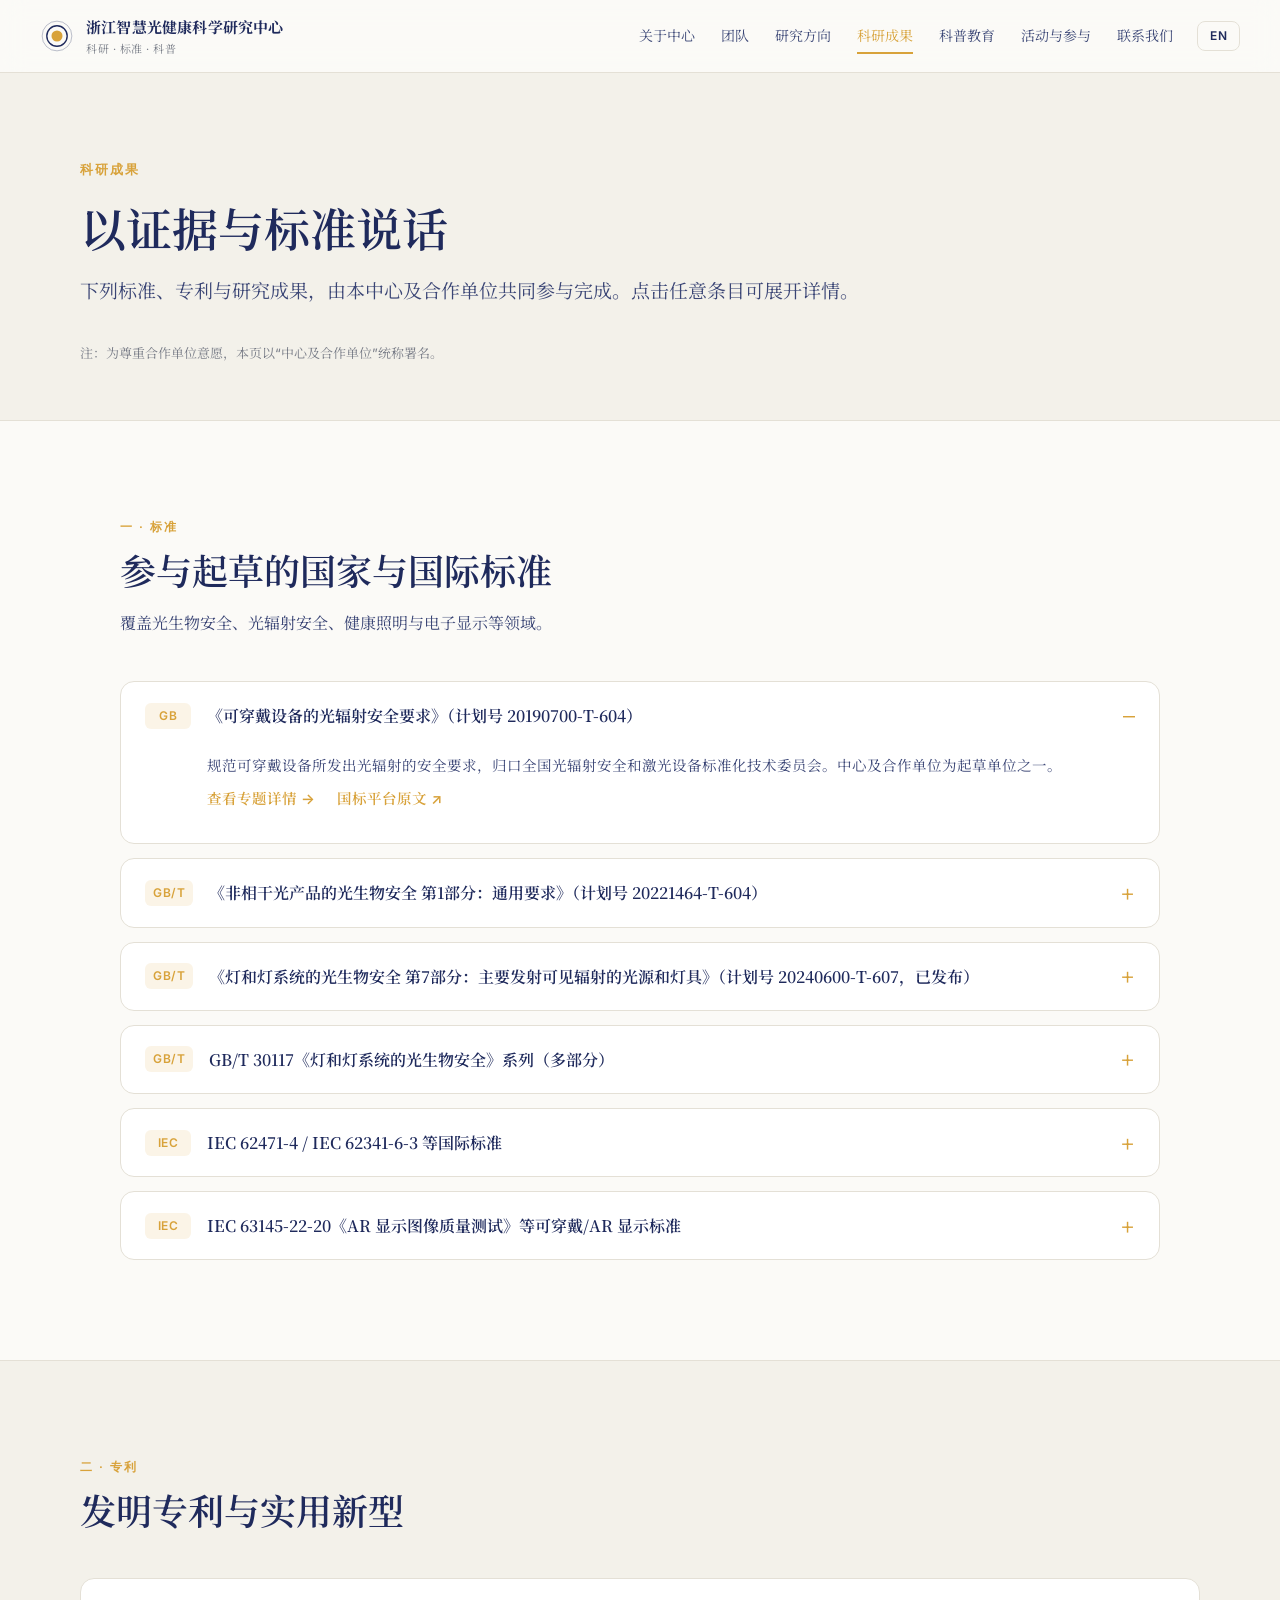
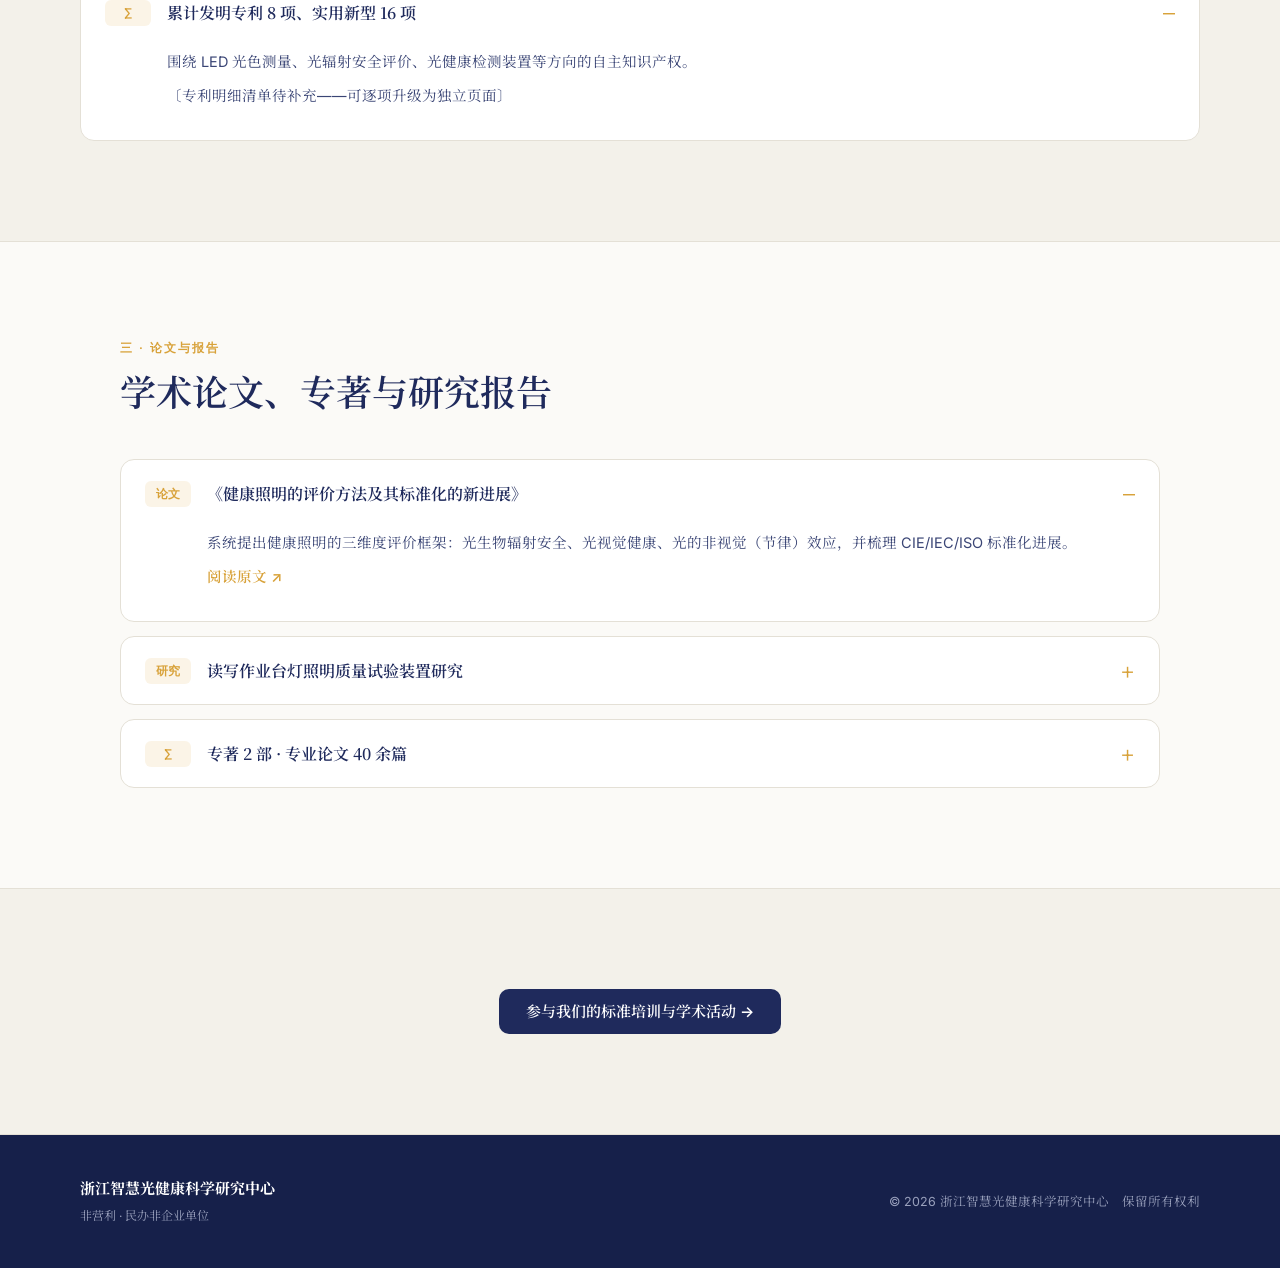
==== chengguo.html @ 1a123899 "Initial commit: bilingual static site for Zhejiang Research Center for Smart Light and Health Multi-" ====
<!DOCTYPE html>
<html lang="zh">
<head>
<meta charset="UTF-8">
<meta name="viewport" content="width=device-width, initial-scale=1.0">
<title data-zh="科研成果 · 浙江智慧光健康科学研究中心" data-en="Research Output · Zhejiang Research Center for Smart Light and Health">科研成果 · 浙江智慧光健康科学研究中心</title>
<meta name="description" data-zh="中心及合作单位参与的标准、专利、论文与研究报告。" data-en="Standards, patents, papers and reports the Center and its partners contribute to.">
<link rel="preconnect" href="https://fonts.googleapis.com">
<link rel="preconnect" href="https://fonts.gstatic.com" crossorigin>
<link href="https://fonts.googleapis.com/css2?family=Inter:wght@400;500;600;700&family=Noto+Serif+SC:wght@500;600&display=swap" rel="stylesheet">
<link rel="stylesheet" href="css/styles.css">
<link rel="icon" href="data:image/svg+xml,%3Csvg xmlns='http://www.w3.org/2000/svg' viewBox='0 0 32 32'%3E%3Ccircle cx='16' cy='16' r='6' fill='%23d8a23a'/%3E%3Ccircle cx='16' cy='16' r='11' fill='none' stroke='%231f2a5c' stroke-width='1.5'/%3E%3Ccircle cx='16' cy='16' r='15' fill='none' stroke='%231f2a5c' stroke-width='1' opacity='0.4'/%3E%3C/svg%3E">
</head>
<body>

<header class="nav" id="top">
  <a class="brand" href="index.html">
    <span class="brand-mark" aria-hidden="true">
      <svg viewBox="0 0 40 40" width="34" height="34">
        <circle cx="20" cy="20" r="6.5" fill="var(--gold)"/>
        <circle cx="20" cy="20" r="12" fill="none" stroke="var(--ink)" stroke-width="1.6"/>
        <circle cx="20" cy="20" r="17.5" fill="none" stroke="var(--ink)" stroke-width="1" opacity="0.35"/>
      </svg>
    </span>
    <span class="brand-text">
      <strong data-zh="浙江智慧光健康科学研究中心" data-en="Smart Light &amp; Health">浙江智慧光健康科学研究中心</strong>
      <small data-zh="科研 · 标准 · 科普" data-en="Zhejiang Research Center for Smart Light and Health">科研 · 标准 · 科普</small>
    </span>
  </a>
  <nav class="nav-links" id="navLinks">
    <a href="index.html#about" data-zh="关于中心" data-en="About">关于中心</a>
    <a href="index.html#leadership" data-zh="团队" data-en="Team">团队</a>
    <a href="index.html#research" data-zh="研究方向" data-en="Research">研究方向</a>
    <a href="chengguo.html" class="active" data-zh="科研成果" data-en="Output">科研成果</a>
    <a href="index.html#knowledge" data-zh="科普教育" data-en="Knowledge">科普教育</a>
    <a href="index.html#engage" data-zh="活动与参与" data-en="Engage">活动与参与</a>
    <a href="index.html#contact" data-zh="联系我们" data-en="Contact">联系我们</a>
  </nav>
  <div class="nav-actions">
    <button id="langToggle" class="lang-btn" aria-label="Switch language">EN</button>
    <button id="menuToggle" class="menu-btn" aria-label="Menu"><span></span><span></span><span></span></button>
  </div>
</header>

<section class="subhero">
  <div class="subhero-inner">
    <p class="eyebrow" data-zh="科研成果" data-en="Research Output">科研成果</p>
    <h1 data-zh="以证据与标准说话" data-en="Speaking through evidence and standards">以证据与标准说话</h1>
    <p class="hero-sub" data-zh="下列标准、专利与研究成果，由本中心及合作单位共同参与完成。点击任意条目可展开详情。" data-en="The standards, patents and research below are produced by the Center together with its partner institutions. Click any item to expand.">下列标准、专利与研究成果，由本中心及合作单位共同参与完成。点击任意条目可展开详情。</p>
    <p class="muted" style="font-size:13px" data-zh="注：为尊重合作单位意愿，本页以“中心及合作单位”统称署名。" data-en="Note: out of respect for partner institutions, contributions here are credited collectively to “the Center and its partners.”">注：为尊重合作单位意愿，本页以“中心及合作单位”统称署名。</p>
  </div>
</section>

<!-- 标准 -->
<section class="block">
  <div class="block-head">
    <p class="kicker" data-zh="一 · 标准" data-en="I · Standards">一 · 标准</p>
    <h2 data-zh="参与起草的国家与国际标准" data-en="National &amp; international standards we help draft">参与起草的国家与国际标准</h2>
    <p class="block-intro" data-zh="覆盖光生物安全、光辐射安全、健康照明与电子显示等领域。" data-en="Spanning photobiological safety, optical radiation safety, healthy lighting and electronic displays.">覆盖光生物安全、光辐射安全、健康照明与电子显示等领域。</p>
  </div>

  <div class="acc">
    <details class="acc-item" open>
      <summary><span class="acc-no">GB</span><span class="acc-t" data-zh="《可穿戴设备的光辐射安全要求》（计划号 20190700-T-604）" data-en="Optical radiation safety requirements of wearable devices (plan 20190700-T-604)">《可穿戴设备的光辐射安全要求》（计划号 20190700-T-604）</span></summary>
      <div class="acc-body">
        <p data-zh="规范可穿戴设备所发出光辐射的安全要求，归口全国光辐射安全和激光设备标准化技术委员会。中心及合作单位为起草单位之一。" data-en="Specifies optical radiation safety requirements for wearable devices; administered by the national TC for optical radiation safety and laser equipment. The Center and its partners are among the drafting units.">规范可穿戴设备所发出光辐射的安全要求，归口全国光辐射安全和激光设备标准化技术委员会。中心及合作单位为起草单位之一。</p>
        <p class="acc-links">
          <a href="standard-wearable.html" data-zh="查看专题详情 →" data-en="View detail page →">查看专题详情 →</a>
          <a href="https://std.samr.gov.cn/gb/search/gbDetailed?id=E116673EACD8A3B7E05397BE0A0AC6BF" target="_blank" rel="noopener" data-zh="国标平台原文 ↗" data-en="On the national platform ↗">国标平台原文 ↗</a>
        </p>
      </div>
    </details>

    <details class="acc-item">
      <summary><span class="acc-no">GB/T</span><span class="acc-t" data-zh="《非相干光产品的光生物安全 第1部分：通用要求》（计划号 20221464-T-604）" data-en="Photobiological safety of incoherent light products — Part 1: General requirements (plan 20221464-T-604)">《非相干光产品的光生物安全 第1部分：通用要求》（计划号 20221464-T-604）</span></summary>
      <div class="acc-body">
        <p data-zh="规定非相干光产品光生物安全的通用要求，归口全国光辐射安全和激光设备标准化技术委员会。" data-en="General requirements for the photobiological safety of incoherent light products; administered by the national TC for optical radiation safety and laser equipment.">规定非相干光产品光生物安全的通用要求，归口全国光辐射安全和激光设备标准化技术委员会。</p>
        <p class="acc-links"><a href="https://std.samr.gov.cn/gb/search/gbDetailed?id=C43BECB21E80ABBCE05397BE0A0A7714" target="_blank" rel="noopener" data-zh="国标平台原文 ↗" data-en="On the national platform ↗">国标平台原文 ↗</a></p>
      </div>
    </details>

    <details class="acc-item">
      <summary><span class="acc-no">GB/T</span><span class="acc-t" data-zh="《灯和灯系统的光生物安全 第7部分：主要发射可见辐射的光源和灯具》（计划号 20240600-T-607，已发布）" data-en="Photobiological safety of lamps and lamp systems — Part 7 (plan 20240600-T-607, published)">《灯和灯系统的光生物安全 第7部分：主要发射可见辐射的光源和灯具》（计划号 20240600-T-607，已发布）</span></summary>
      <div class="acc-body">
        <p data-zh="针对主要发射可见辐射的光源和灯具的光生物安全要求，归口全国照明电器标准化技术委员会。" data-en="Photobiological safety requirements for light sources and luminaires primarily emitting visible radiation; administered by the national lighting appliance TC.">针对主要发射可见辐射的光源和灯具的光生物安全要求，归口全国照明电器标准化技术委员会。</p>
        <p class="acc-links"><a href="https://std.samr.gov.cn/gb/search/gbDetailed?id=14CAA7F49BB05CA3E06397BE0A0A2E68" target="_blank" rel="noopener" data-zh="国标平台原文 ↗" data-en="On the national platform ↗">国标平台原文 ↗</a></p>
      </div>
    </details>

    <details class="acc-item">
      <summary><span class="acc-no">GB/T</span><span class="acc-t" data-zh="GB/T 30117《灯和灯系统的光生物安全》系列（多部分）" data-en="GB/T 30117 “Photobiological safety of lamps and lamp systems” series">GB/T 30117《灯和灯系统的光生物安全》系列（多部分）</span></summary>
      <div class="acc-body">
        <p data-zh="国内光生物安全的核心标准系列，涵盖紫外产品、投影机、测量方法、强脉冲光设备安全使用等多个部分。" data-en="A core domestic series on photobiological safety, covering UV products, projectors, measurement methods, safe use of intense pulsed light devices and more.">国内光生物安全的核心标准系列，涵盖紫外产品、投影机、测量方法、强脉冲光设备安全使用等多个部分。</p>
      </div>
    </details>

    <details class="acc-item">
      <summary><span class="acc-no">IEC</span><span class="acc-t" data-zh="IEC 62471-4 / IEC 62341-6-3 等国际标准" data-en="IEC 62471-4 / IEC 62341-6-3 and other international standards">IEC 62471-4 / IEC 62341-6-3 等国际标准</span></summary>
      <div class="acc-body">
        <p data-zh="参与光生物安全测量方法（IEC 62471-4）、OLED 显示器光学测量（IEC 62341-6-3）等国际标准的制定。" data-en="Contributions to international standards including photobiological safety measurement methods (IEC 62471-4) and OLED display optical measurement (IEC 62341-6-3).">参与光生物安全测量方法（IEC 62471-4）、OLED 显示器光学测量（IEC 62341-6-3）等国际标准的制定。</p>
      </div>
    </details>

    <details class="acc-item">
      <summary><span class="acc-no">IEC</span><span class="acc-t" data-zh="IEC 63145-22-20《AR 显示图像质量测试》等可穿戴/AR 显示标准" data-en="IEC 63145-22-20 (AR display image-quality testing) and related wearable/AR display standards">IEC 63145-22-20《AR 显示图像质量测试》等可穿戴/AR 显示标准</span></summary>
      <div class="acc-body">
        <p data-zh="主导 AR 显示图像质量测试方法国际标准的开发，相关贡献于 2024 年获 IEC 1906 奖。" data-en="Leading development of the international standard on AR display image-quality test methods; contributions recognized with a 2024 IEC 1906 Award.">主导 AR 显示图像质量测试方法国际标准的开发，相关贡献于 2024 年获 IEC 1906 奖。</p>
      </div>
    </details>
  </div>
</section>

<!-- 专利 -->
<section class="block alt">
  <div class="block-head">
    <p class="kicker" data-zh="二 · 专利" data-en="II · Patents">二 · 专利</p>
    <h2 data-zh="发明专利与实用新型" data-en="Invention &amp; utility-model patents">发明专利与实用新型</h2>
  </div>
  <div class="acc">
    <details class="acc-item" open>
      <summary><span class="acc-no">∑</span><span class="acc-t" data-zh="累计发明专利 8 项、实用新型 16 项" data-en="8 invention patents and 16 utility-model patents in total">累计发明专利 8 项、实用新型 16 项</span></summary>
      <div class="acc-body">
        <p data-zh="围绕 LED 光色测量、光辐射安全评价、光健康检测装置等方向的自主知识产权。" data-en="Independent IP in LED photometric/colorimetric measurement, optical-radiation-safety evaluation and light-health testing apparatus.">围绕 LED 光色测量、光辐射安全评价、光健康检测装置等方向的自主知识产权。</p>
        <p class="muted" data-zh="〔专利明细清单待补充——可逐项升级为独立页面〕" data-en="〔Detailed patent list to be added — each can become its own page〕">〔专利明细清单待补充——可逐项升级为独立页面〕</p>
      </div>
    </details>
  </div>
</section>

<!-- 论文与报告 -->
<section class="block">
  <div class="block-head">
    <p class="kicker" data-zh="三 · 论文与报告" data-en="III · Papers &amp; Reports">三 · 论文与报告</p>
    <h2 data-zh="学术论文、专著与研究报告" data-en="Papers, books and research reports">学术论文、专著与研究报告</h2>
  </div>
  <div class="acc">
    <details class="acc-item" open>
      <summary><span class="acc-no">论文</span><span class="acc-t" data-zh="《健康照明的评价方法及其标准化的新进展》" data-en="“New progress in evaluation methods and standardization of healthy lighting”">《健康照明的评价方法及其标准化的新进展》</span></summary>
      <div class="acc-body">
        <p data-zh="系统提出健康照明的三维度评价框架：光生物辐射安全、光视觉健康、光的非视觉（节律）效应，并梳理 CIE/IEC/ISO 标准化进展。" data-en="Sets out a three-dimension framework for evaluating healthy lighting — photobiological radiation safety, visual health and the non-visual (circadian) effects of light — and reviews CIE/IEC/ISO standardization.">系统提出健康照明的三维度评价框架：光生物辐射安全、光视觉健康、光的非视觉（节律）效应，并梳理 CIE/IEC/ISO 标准化进展。</p>
        <p class="acc-links"><a href="https://m.fx361.com/news/2018/0106/15100708.html" target="_blank" rel="noopener" data-zh="阅读原文 ↗" data-en="Read the original ↗">阅读原文 ↗</a></p>
      </div>
    </details>
    <details class="acc-item">
      <summary><span class="acc-no">研究</span><span class="acc-t" data-zh="读写作业台灯照明质量试验装置研究" data-en="Research on a test apparatus for reading/writing desk-lamp lighting quality">读写作业台灯照明质量试验装置研究</span></summary>
      <div class="acc-body">
        <p data-zh="面向读写作业台灯的照明质量评价方法与试验装置研究，服务青少年读写光环境与近视防控。" data-en="Evaluation methods and test apparatus for the lighting quality of reading/writing desk lamps, supporting children's reading environments and myopia prevention.">面向读写作业台灯的照明质量评价方法与试验装置研究，服务青少年读写光环境与近视防控。</p>
      </div>
    </details>
    <details class="acc-item">
      <summary><span class="acc-no">∑</span><span class="acc-t" data-zh="专著 2 部 · 专业论文 40 余篇" data-en="2 books · 40+ professional papers">专著 2 部 · 专业论文 40 余篇</span></summary>
      <div class="acc-body">
        <p class="muted" data-zh="〔论文与专著明细清单待补充〕" data-en="〔Detailed list of papers and books to be added〕">〔论文与专著明细清单待补充〕</p>
      </div>
    </details>
  </div>
</section>

<section class="block alt" style="text-align:center">
  <a class="btn btn-primary" href="index.html#engage" data-zh="参与我们的标准培训与学术活动 →" data-en="Join our training and academic events →">参与我们的标准培训与学术活动 →</a>
</section>

<footer class="footer">
  <div class="footer-inner">
    <div class="footer-brand">
      <strong data-zh="浙江智慧光健康科学研究中心" data-en="Zhejiang Research Center for Smart Light and Health">浙江智慧光健康科学研究中心</strong>
      <small data-zh="非营利 · 民办非企业单位" data-en="Non-profit research institution">非营利 · 民办非企业单位</small>
    </div>
    <p class="footer-copy">© <span id="year"></span> <span data-zh="浙江智慧光健康科学研究中心　保留所有权利" data-en="Zhejiang Research Center for Smart Light and Health. All rights reserved.">浙江智慧光健康科学研究中心　保留所有权利</span></p>
  </div>
</footer>

<script src="js/main.js"></script>
</body>
</html>
---- css/styles.css ----
/* ===== 设计令牌 ===== */
:root{
  --ink:#1f2a5c;          /* 科研深靛蓝 */
  --ink-soft:#3a4575;
  --gold:#d8a23a;         /* 暖光金 */
  --gold-soft:#e9c884;
  --paper:#fbfaf7;        /* 暖白底 */
  --paper-2:#f3f1ea;      /* 次级底 */
  --line:#e4e0d6;
  --text:#22252e;
  --muted:#777b86;
  --maxw:1120px;
  --r:14px;
  --shadow:0 1px 2px rgba(31,42,92,.04), 0 12px 32px rgba(31,42,92,.06);
}

*{box-sizing:border-box;margin:0;padding:0}
html{scroll-behavior:smooth;scroll-padding-top:78px}
body{
  font-family:"Inter","Noto Serif SC",system-ui,-apple-system,"PingFang SC","Microsoft YaHei",sans-serif;
  color:var(--text);background:var(--paper);line-height:1.7;
  -webkit-font-smoothing:antialiased;
}
h1,h2,h3,h4{font-family:"Noto Serif SC","Inter",serif;color:var(--ink);line-height:1.3;font-weight:600}
a{color:inherit;text-decoration:none}
img,svg{display:block}
.muted{color:var(--muted)}

/* ===== 导航 ===== */
.nav{
  position:sticky;top:0;z-index:50;
  display:flex;align-items:center;gap:24px;
  padding:14px clamp(18px,4vw,40px);
  background:rgba(251,250,247,.82);backdrop-filter:blur(12px);
  border-bottom:1px solid var(--line);
}
.brand{display:flex;align-items:center;gap:12px;margin-right:auto}
.brand-mark{display:flex}
.brand-text strong{display:block;font-size:15px;color:var(--ink);font-family:"Noto Serif SC",serif;letter-spacing:.2px}
.brand-text small{display:block;font-size:11px;color:var(--muted);letter-spacing:.5px}
.nav-links{display:flex;gap:26px}
.nav-links a{font-size:14px;color:var(--ink-soft);position:relative;padding:4px 0;transition:color .2s}
.nav-links a:hover{color:var(--gold)}
.nav-links a::after{content:"";position:absolute;left:0;bottom:-2px;width:0;height:1.5px;background:var(--gold);transition:width .25s}
.nav-links a:hover::after{width:100%}
.nav-actions{display:flex;align-items:center;gap:12px}
.lang-btn{
  border:1px solid var(--line);background:transparent;color:var(--ink);
  font:600 12px/1 "Inter";letter-spacing:.5px;padding:8px 12px;border-radius:8px;cursor:pointer;transition:.2s;
}
.lang-btn:hover{border-color:var(--gold);color:var(--gold)}
.menu-btn{display:none;flex-direction:column;gap:4px;background:none;border:none;cursor:pointer;padding:6px}
.menu-btn span{width:22px;height:2px;background:var(--ink);border-radius:2px;transition:.25s}

/* ===== 首屏 ===== */
.hero{position:relative;overflow:hidden;padding:clamp(70px,12vw,130px) clamp(18px,4vw,40px) clamp(50px,8vw,90px)}
.hero-glow{
  position:absolute;top:-30%;right:-10%;width:60vw;height:60vw;max-width:760px;max-height:760px;
  background:radial-gradient(circle, rgba(216,162,58,.20) 0%, rgba(216,162,58,.06) 40%, transparent 68%);
  border-radius:50%;pointer-events:none;
}
.hero-glow::after{
  content:"";position:absolute;inset:18%;border-radius:50%;
  border:1px solid rgba(31,42,92,.10);box-shadow:0 0 0 40px rgba(31,42,92,.04), 0 0 0 90px rgba(31,42,92,.025);
}
.hero-inner{position:relative;max-width:var(--maxw);margin:0 auto}
.eyebrow{font:600 13px/1 "Inter";letter-spacing:2px;text-transform:uppercase;color:var(--gold);margin-bottom:22px}
.hero h1{font-size:clamp(32px,5.6vw,58px);max-width:14em;margin-bottom:24px;letter-spacing:.5px}
.hero-sub{font-size:clamp(15px,1.8vw,19px);color:var(--ink-soft);max-width:42em;margin-bottom:34px}
.hero-cta{display:flex;gap:14px;flex-wrap:wrap}
.btn{display:inline-flex;align-items:center;font:600 15px/1 "Inter","Noto Serif SC";padding:14px 26px;border-radius:10px;transition:.22s;border:1px solid transparent}
.btn-primary{background:var(--ink);color:#fff}
.btn-primary:hover{background:#16204a;transform:translateY(-1px)}
.btn-ghost{border-color:var(--ink);color:var(--ink)}
.btn-ghost:hover{background:var(--ink);color:#fff}

/* ===== 三大价值 ===== */
.pillars{
  max-width:var(--maxw);margin:0 auto;padding:0 clamp(18px,4vw,40px) clamp(40px,7vw,80px);
  display:grid;grid-template-columns:repeat(3,1fr);gap:24px;
}
.pillar{padding:30px;background:#fff;border:1px solid var(--line);border-radius:var(--r);box-shadow:var(--shadow)}
.pillar-no{font:700 13px/1 "Inter";color:var(--gold);letter-spacing:1px}
.pillar h3{font-size:20px;margin:14px 0 10px}
.pillar p{font-size:14.5px;color:var(--ink-soft)}

/* ===== 通用区块 ===== */
.block{max-width:var(--maxw);margin:0 auto;padding:clamp(54px,9vw,100px) clamp(18px,4vw,40px)}
.block.alt{max-width:none;background:var(--paper-2);border-block:1px solid var(--line)}
.block.alt > *{max-width:var(--maxw);margin-inline:auto}
.block-head{margin-bottom:44px;max-width:44em}
.kicker{font:600 12px/1 "Inter";letter-spacing:2px;text-transform:uppercase;color:var(--gold);margin-bottom:14px}
.block-head h2{font-size:clamp(24px,3.4vw,36px)}
.block-intro{margin-top:16px;font-size:16px;color:var(--ink-soft)}

/* 学术带头人 */
.leader{display:grid;grid-template-columns:260px 1fr;gap:48px;align-items:start}
.leader-id{text-align:center;padding:30px;background:#fff;border:1px solid var(--line);border-radius:var(--r);box-shadow:var(--shadow)}
.leader-avatar{display:inline-flex;margin-bottom:16px}
.leader-id h3{font-size:22px;margin-bottom:8px}
.leader-role{font-size:13px;color:var(--muted);line-height:1.5}
.leader-cv{list-style:none;display:flex;flex-direction:column;gap:14px}
.leader-cv li{position:relative;padding-left:24px;font-size:15px;color:var(--ink-soft);line-height:1.65}
.leader-cv li::before{content:"";position:absolute;left:0;top:11px;width:8px;height:8px;border-radius:50%;background:var(--gold)}
.team-title{margin:48px 0 22px;font-size:20px;padding-top:32px;border-top:1px solid var(--line)}
.team-grid{display:grid;grid-template-columns:repeat(2,1fr);gap:24px}
.member{padding:28px;background:#fff;border:1px solid var(--line);border-radius:var(--r);box-shadow:var(--shadow)}
.member-avatar{display:inline-flex;margin-bottom:14px}
.member h4{font-size:18px;margin-bottom:6px}
.member-role{font-size:13px;margin-bottom:10px}
.member-bio{font-size:14px;line-height:1.6}
.member-cv{list-style:none;display:flex;flex-direction:column;gap:10px;margin-top:4px}
.member-cv li{position:relative;padding-left:18px;font-size:13.5px;color:var(--ink-soft);line-height:1.6}
.member-cv li::before{content:"";position:absolute;left:0;top:9px;width:6px;height:6px;border-radius:50%;background:var(--gold)}
.pub-items{list-style:none;display:flex;flex-direction:column;gap:12px}
.pub-items li{position:relative;padding-left:18px;font-size:14px;color:var(--ink-soft);line-height:1.6}
.pub-items li::before{content:"—";position:absolute;left:0;color:var(--gold)}

/* 关于 */
.about-grid{display:grid;grid-template-columns:1.6fr 1fr;gap:48px;align-items:start}
.about-text p{font-size:16px;color:var(--ink-soft);margin-bottom:18px}
.stat-list{list-style:none;display:flex;flex-direction:column;gap:18px}
.stat-list li{display:flex;flex-direction:column;padding:18px 22px;background:#fff;border:1px solid var(--line);border-radius:var(--r);border-left:3px solid var(--gold)}
.stat-list strong{font:600 22px/1.2 "Noto Serif SC";color:var(--ink)}
.stat-list span{font-size:13px;color:var(--muted);margin-top:4px}

/* 研究方向卡片 */
.cards{display:grid;grid-template-columns:repeat(2,1fr);gap:24px}
.card{padding:32px;background:#fff;border:1px solid var(--line);border-radius:var(--r);transition:.25s;box-shadow:var(--shadow)}
.card:hover{transform:translateY(-3px);border-color:var(--gold-soft)}
.card-icon{display:inline-flex;color:var(--ink);width:46px;height:46px;margin-bottom:18px}
.card-icon svg{width:46px;height:46px}
.card h3{font-size:19px;margin-bottom:10px}
.card p{font-size:14.5px;color:var(--ink-soft)}

/* 科研成果 */
.pub-grid{display:grid;grid-template-columns:repeat(3,1fr);gap:24px}
.pub-col{padding:28px;border:1px solid var(--line);border-radius:var(--r);background:#fff}
.pub-col h4{font-size:17px;margin-bottom:10px;padding-bottom:10px;border-bottom:1px solid var(--line)}
.pub-col p{font-size:14px}

/* 科普 */
.know-list{display:grid;grid-template-columns:repeat(auto-fit,minmax(240px,1fr));gap:24px}
.know-item{display:flex;flex-direction:column;padding:26px;background:#fff;border:1px solid var(--line);border-radius:var(--r);transition:.25s}
.know-item:hover{transform:translateY(-3px);box-shadow:var(--shadow);border-color:var(--gold-soft)}
.know-tag{display:inline-block;align-self:flex-start;font:600 11px/1 "Inter";letter-spacing:.5px;color:var(--gold);background:rgba(216,162,58,.12);padding:5px 10px;border-radius:20px;margin-bottom:14px}
.know-item h4{font-size:17px;margin-bottom:10px;line-height:1.45}
.know-item p{font-size:13.5px;color:var(--ink-soft);line-height:1.65}
.know-src{margin-top:14px;font:600 12px/1.4 "Inter","Noto Serif SC";color:var(--muted)}
.know-item:hover .know-src{color:var(--gold)}

/* 趣味实验室入口 */
.funlab{display:flex;align-items:center;justify-content:space-between;gap:30px;flex-wrap:wrap;
  margin-top:28px;padding:34px clamp(24px,4vw,44px);border-radius:var(--r);
  background:linear-gradient(120deg,#16204a 0%,var(--ink) 100%);
  position:relative;overflow:hidden;transition:.25s}
.funlab::before{content:"";position:absolute;top:-40%;right:-6%;width:320px;height:320px;border-radius:50%;
  background:radial-gradient(circle,rgba(216,162,58,.30),transparent 65%);pointer-events:none}
.funlab:hover{transform:translateY(-3px)}
.funlab-text{position:relative;max-width:46em}
.funlab-text .know-tag{background:rgba(216,162,58,.2);color:var(--gold-soft)}
.funlab-text h3{color:#fff;font-size:clamp(20px,2.4vw,26px);margin-bottom:10px}
.funlab-text p{color:#cfd4e6;font-size:15px;line-height:1.65}
.funlab-cta{position:relative;flex-shrink:0;font:600 15px/1 "Inter","Noto Serif SC";
  color:var(--ink);background:var(--gold-soft);padding:15px 26px;border-radius:10px;transition:.2s}
.funlab:hover .funlab-cta{background:#fff}

/* 订阅公众号 */
.subscribe{display:flex;align-items:center;gap:30px;flex-wrap:wrap;
  margin-top:24px;padding:30px clamp(24px,4vw,40px);
  background:#fff;border:1px solid var(--line);border-radius:var(--r);box-shadow:var(--shadow)}
.subscribe-qr{flex-shrink:0;display:flex;flex-direction:column;align-items:center;justify-content:center;gap:10px;
  width:148px;height:148px;border:1.5px dashed var(--gold-soft);border-radius:12px;
  color:var(--ink);background:var(--paper)}
.subscribe-qr span{font-size:11px;color:var(--muted);letter-spacing:.5px}
.subscribe-text{flex:1;min-width:240px}
.subscribe-text h3{font-size:clamp(18px,2.2vw,22px);margin-bottom:10px}
.subscribe-text p{font-size:14.5px;color:var(--ink-soft);line-height:1.65}

/* 合作 */
.collab-grid{display:grid;grid-template-columns:repeat(3,1fr);gap:24px}
.collab-card{padding:30px;border:1px solid var(--line);border-radius:var(--r);background:#fff}
.collab-card h4{font-size:18px;margin-bottom:10px}
.collab-card p{font-size:14.5px;color:var(--ink-soft)}

/* 新闻 */
.news-list{list-style:none;display:flex;flex-direction:column}
.news-list li{display:flex;gap:24px;align-items:baseline;padding:20px 4px;border-bottom:1px solid var(--line);font-size:16px;color:var(--ink-soft);transition:.2s}
.news-list li:hover{padding-left:12px;color:var(--ink)}
.news-date{font:600 13px/1 "Inter";color:var(--gold);min-width:92px;letter-spacing:.5px}
.news-text{flex:1}
.news-link{color:inherit;transition:color .2s}
.news-link:hover{color:var(--gold)}
.news-link::after{content:"↗";margin-left:7px;font-size:13px;color:var(--gold);opacity:.8}

/* 联系 */
.contact{background:var(--ink);color:#eef0f7;border-radius:0}
.contact .kicker{color:var(--gold-soft)}
.contact h2{color:#fff}
.contact-grid{display:grid;grid-template-columns:1.2fr 1fr;gap:48px}
.contact-info p{margin-bottom:12px;font-size:15px}
.contact-info .muted{color:#aab0c8}
.contact-join{padding:28px;border:1px solid rgba(255,255,255,.16);border-radius:var(--r);background:rgba(255,255,255,.04)}
.contact-join h4{color:#fff;font-size:18px;margin-bottom:12px}
.contact-join p{font-size:14.5px;color:#cfd4e6}

/* 页脚 */
.footer{background:#16204a;color:#cfd4e6;padding:40px clamp(18px,4vw,40px)}
.footer-inner{max-width:var(--maxw);margin:0 auto;display:flex;justify-content:space-between;align-items:center;flex-wrap:wrap;gap:16px}
.footer-brand strong{display:block;color:#fff;font-family:"Noto Serif SC",serif;font-size:15px}
.footer-brand small{color:#9aa1bd;font-size:12px}
.footer-copy{font-size:12.5px;color:#9aa1bd}

/* ===== 子页头部 ===== */
.subhero{position:relative;overflow:hidden;padding:clamp(50px,8vw,90px) clamp(18px,4vw,40px) clamp(36px,5vw,56px);background:var(--paper-2);border-bottom:1px solid var(--line)}
.subhero-inner{max-width:var(--maxw);margin:0 auto}
.subhero h1{font-size:clamp(28px,4.4vw,46px);margin-bottom:18px;max-width:18em}
.crumb{margin-bottom:18px;font-size:14px}
.crumb a{color:var(--muted)}
.crumb a:hover{color:var(--gold)}
.nav-links a.active{color:var(--gold)}
.nav-links a.active::after{width:100%}

/* ===== 折叠成果列表 ===== */
.acc{display:flex;flex-direction:column;gap:14px;max-width:var(--maxw);margin-inline:auto}
.acc-item{background:#fff;border:1px solid var(--line);border-radius:var(--r);overflow:hidden}
.acc-item summary{display:flex;align-items:center;gap:16px;padding:20px 24px;cursor:pointer;list-style:none;transition:background .2s}
.acc-item summary::-webkit-details-marker{display:none}
.acc-item summary::after{content:"+";margin-left:auto;font:300 24px/1 "Inter";color:var(--gold);transition:transform .2s}
.acc-item[open] summary::after{content:"–"}
.acc-item summary:hover{background:var(--paper)}
.acc-no{flex-shrink:0;min-width:46px;text-align:center;font:600 12px/1 "Inter";letter-spacing:.5px;color:var(--gold);background:rgba(216,162,58,.12);padding:7px 8px;border-radius:6px}
.acc-t{font-family:"Noto Serif SC",serif;font-size:16px;color:var(--ink);font-weight:600}
.acc-body{padding:4px 24px 22px 86px}
.acc-body p{font-size:14.5px;color:var(--ink-soft);line-height:1.65;margin-bottom:10px}
.acc-links{display:flex;gap:22px;flex-wrap:wrap;font:600 14px/1 "Inter","Noto Serif SC"}
.acc-links a{color:var(--gold)}
.acc-links a:hover{text-decoration:underline}

/* ===== 成果详情页 ===== */
.detail-grid{display:grid;grid-template-columns:1fr 320px;gap:48px;max-width:var(--maxw);margin-inline:auto;align-items:start}
.detail-main h2{font-size:22px;margin:28px 0 12px}
.detail-main h2:first-child{margin-top:0}
.detail-main p{font-size:16px;color:var(--ink-soft);line-height:1.8}
.detail-side{padding:28px;background:var(--paper-2);border:1px solid var(--line);border-radius:var(--r);position:sticky;top:90px}
.detail-side h3{font-size:17px;margin-bottom:16px}
.fact{display:grid;grid-template-columns:1fr;gap:2px;margin-bottom:22px}
.fact dt{font:600 12px/1.4 "Inter";letter-spacing:.5px;color:var(--gold);margin-top:12px}
.fact dd{font-size:14.5px;color:var(--ink);line-height:1.5}

/* ===== 活动与参与 ===== */
.engage-grid{display:grid;grid-template-columns:repeat(2,1fr);gap:24px;margin-bottom:28px}
.engage-card{padding:32px;background:#fff;border:1px solid var(--line);border-radius:var(--r);box-shadow:var(--shadow)}
.engage-card .know-tag{margin-bottom:14px}
.engage-card h3{font-size:20px;margin-bottom:10px}
.engage-card p{font-size:14.5px;color:var(--ink-soft);line-height:1.65}
.engage-cta{display:flex;align-items:center;justify-content:space-between;gap:24px;flex-wrap:wrap;padding:30px clamp(24px,4vw,40px);border:1px solid var(--line);border-radius:var(--r);background:var(--paper-2)}
.engage-cta p{font-size:15px;color:var(--ink-soft);max-width:40em}
.engage-cta strong{display:block;font-family:"Noto Serif SC",serif;font-size:19px;color:var(--ink);margin-bottom:6px}

/* ===== 响应式 ===== */
@media(max-width:860px){
  .nav-links{
    position:fixed;top:62px;left:0;right:0;flex-direction:column;gap:0;
    background:var(--paper);border-bottom:1px solid var(--line);
    padding:8px clamp(18px,4vw,40px);transform:translateY(-130%);transition:transform .3s;
  }
  .nav-links.open{transform:translateY(0);box-shadow:var(--shadow)}
  .nav-links a{padding:14px 0;border-bottom:1px solid var(--line)}
  .menu-btn{display:flex}
  .pillars,.cards,.pub-grid,.know-list,.collab-grid{grid-template-columns:1fr}
  .about-grid,.contact-grid,.leader,.team-grid,.detail-grid,.engage-grid{grid-template-columns:1fr;gap:28px}
  .detail-side{position:static}
  .acc-body{padding-left:24px}
}
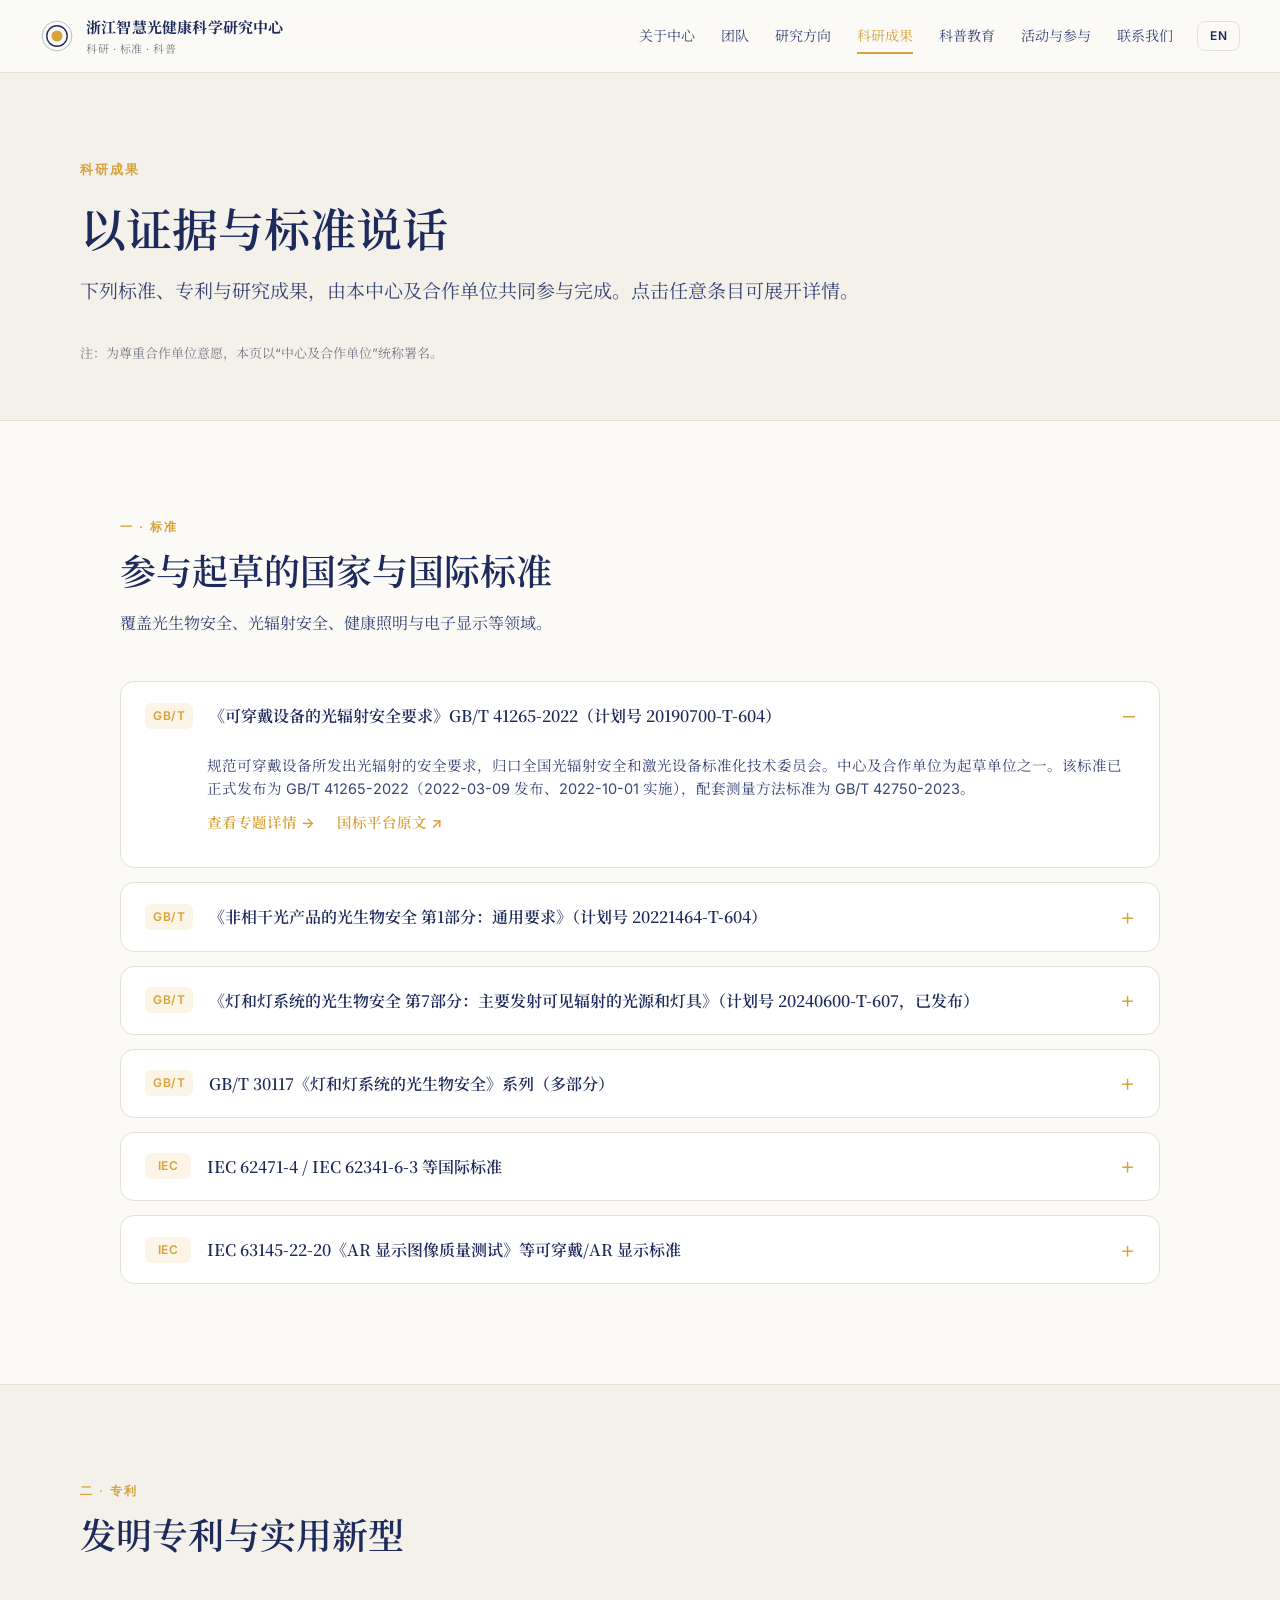
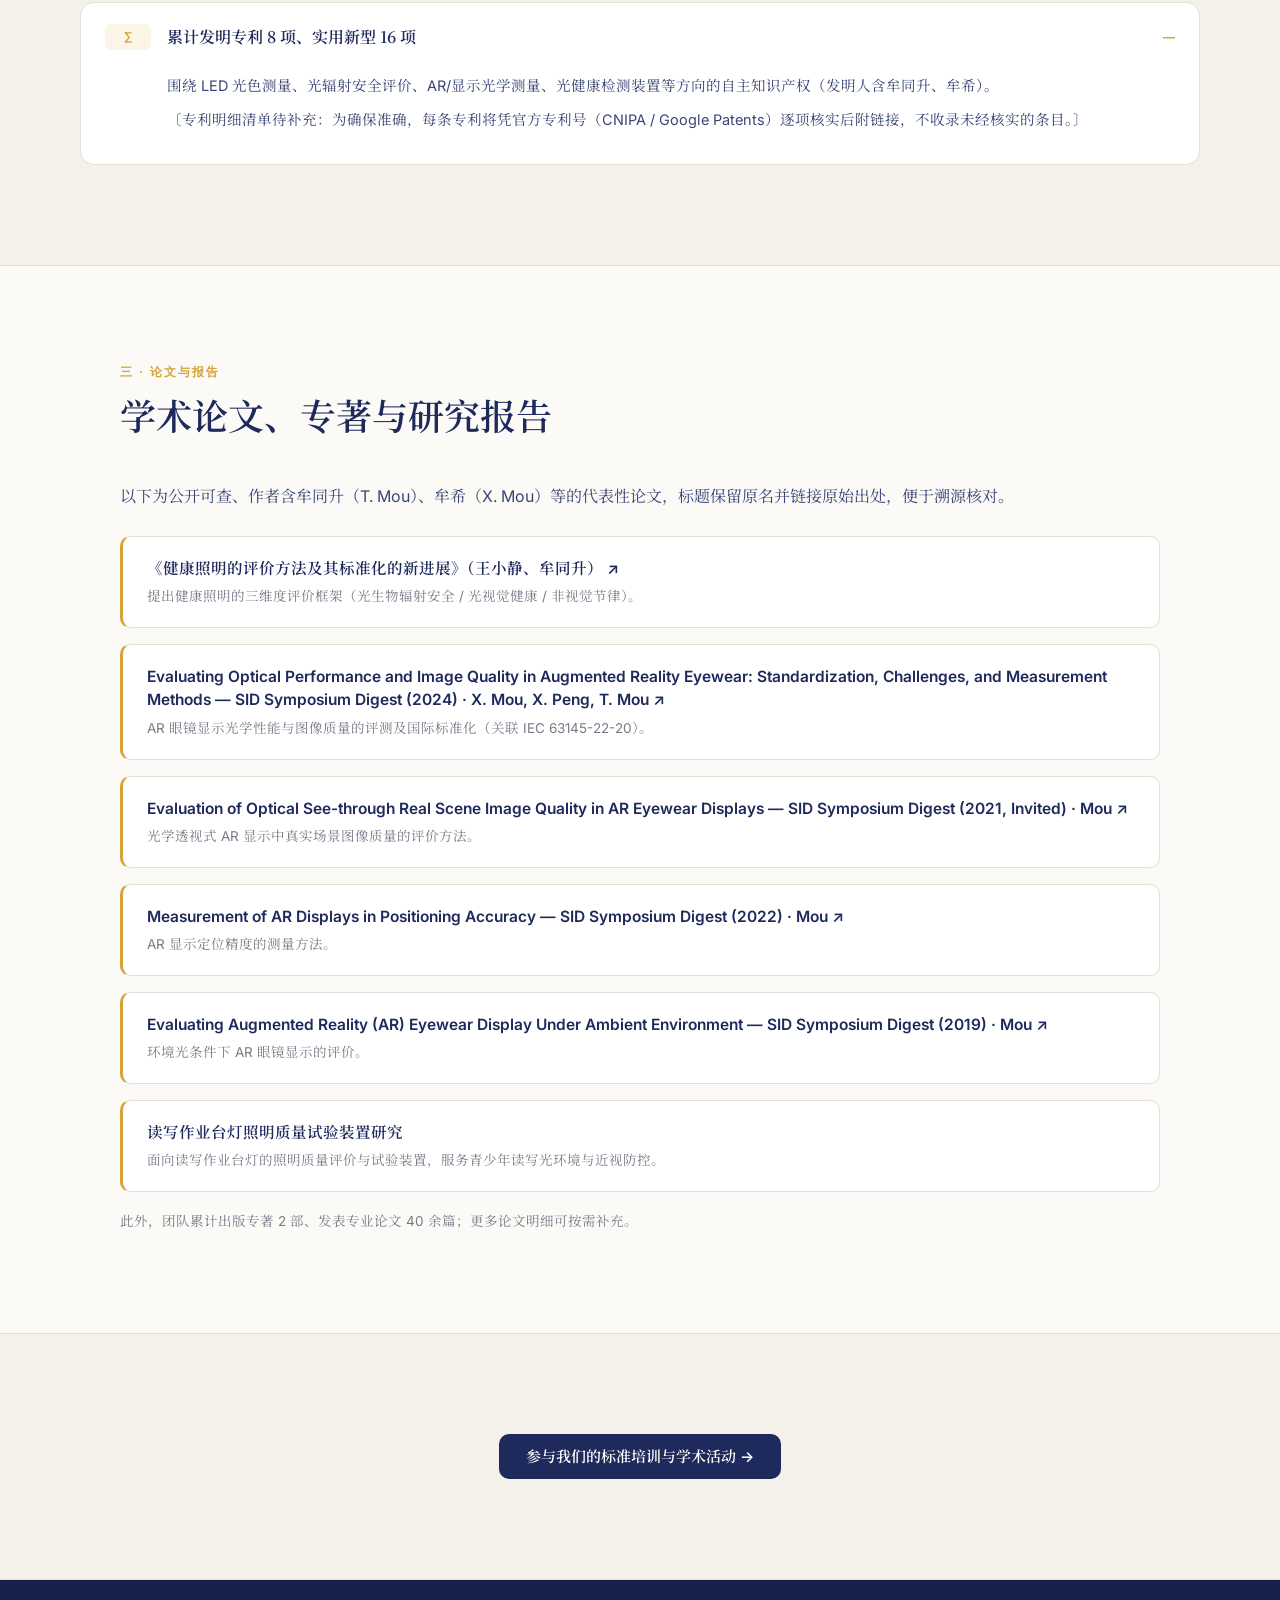
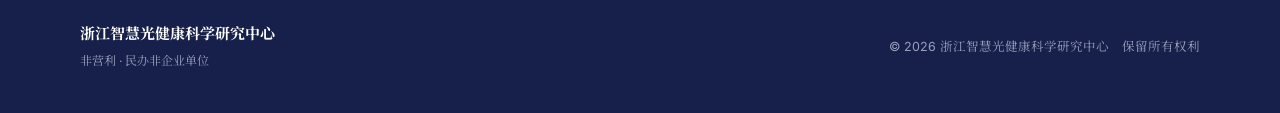
==== commit 458d6359: "Add verified Mou (Tongsheng/Xi) publications + GB/T 41265-2022 to research output - Cited SID Sympos" ====
--- a/chengguo.html
+++ b/chengguo.html
@@ -61,9 +61,9 @@
 
   <div class="acc">
     <details class="acc-item" open>
-      <summary><span class="acc-no">GB</span><span class="acc-t" data-zh="《可穿戴设备的光辐射安全要求》（计划号 20190700-T-604）" data-en="Optical radiation safety requirements of wearable devices (plan 20190700-T-604)">《可穿戴设备的光辐射安全要求》（计划号 20190700-T-604）</span></summary>
+      <summary><span class="acc-no">GB/T</span><span class="acc-t" data-zh="《可穿戴设备的光辐射安全要求》GB/T 41265-2022（计划号 20190700-T-604）" data-en="Optical radiation safety requirements of wearable devices — GB/T 41265-2022 (plan 20190700-T-604)">《可穿戴设备的光辐射安全要求》GB/T 41265-2022（计划号 20190700-T-604）</span></summary>
       <div class="acc-body">
-        <p data-zh="规范可穿戴设备所发出光辐射的安全要求，归口全国光辐射安全和激光设备标准化技术委员会。中心及合作单位为起草单位之一。" data-en="Specifies optical radiation safety requirements for wearable devices; administered by the national TC for optical radiation safety and laser equipment. The Center and its partners are among the drafting units.">规范可穿戴设备所发出光辐射的安全要求，归口全国光辐射安全和激光设备标准化技术委员会。中心及合作单位为起草单位之一。</p>
+        <p data-zh="规范可穿戴设备所发出光辐射的安全要求，归口全国光辐射安全和激光设备标准化技术委员会。中心及合作单位为起草单位之一。该标准已正式发布为 GB/T 41265-2022（2022-03-09 发布、2022-10-01 实施），配套测量方法标准为 GB/T 42750-2023。" data-en="Specifies optical radiation safety requirements for wearable devices; administered by the national TC for optical radiation safety and laser equipment. The Center and its partners are among the drafting units. It was published as GB/T 41265-2022 (issued 2022-03-09, effective 2022-10-01), with companion measurement-method standard GB/T 42750-2023.">规范可穿戴设备所发出光辐射的安全要求，归口全国光辐射安全和激光设备标准化技术委员会。中心及合作单位为起草单位之一。该标准已正式发布为 GB/T 41265-2022（2022-03-09 发布、2022-10-01 实施），配套测量方法标准为 GB/T 42750-2023。</p>
         <p class="acc-links">
           <a href="standard-wearable.html" data-zh="查看专题详情 →" data-en="View detail page →">查看专题详情 →</a>
           <a href="https://std.samr.gov.cn/gb/search/gbDetailed?id=E116673EACD8A3B7E05397BE0A0AC6BF" target="_blank" rel="noopener" data-zh="国标平台原文 ↗" data-en="On the national platform ↗">国标平台原文 ↗</a>
@@ -120,8 +120,8 @@
     <details class="acc-item" open>
       <summary><span class="acc-no">∑</span><span class="acc-t" data-zh="累计发明专利 8 项、实用新型 16 项" data-en="8 invention patents and 16 utility-model patents in total">累计发明专利 8 项、实用新型 16 项</span></summary>
       <div class="acc-body">
-        <p data-zh="围绕 LED 光色测量、光辐射安全评价、光健康检测装置等方向的自主知识产权。" data-en="Independent IP in LED photometric/colorimetric measurement, optical-radiation-safety evaluation and light-health testing apparatus.">围绕 LED 光色测量、光辐射安全评价、光健康检测装置等方向的自主知识产权。</p>
-        <p class="muted" data-zh="〔专利明细清单待补充——可逐项升级为独立页面〕" data-en="〔Detailed patent list to be added — each can become its own page〕">〔专利明细清单待补充——可逐项升级为独立页面〕</p>
+        <p data-zh="围绕 LED 光色测量、光辐射安全评价、AR/显示光学测量、光健康检测装置等方向的自主知识产权（发明人含牟同升、牟希）。" data-en="Independent IP in LED photometric/colorimetric measurement, optical-radiation-safety evaluation, AR/display optical measurement and light-health testing apparatus (inventors include Tongsheng Mou and Xi Mou).">围绕 LED 光色测量、光辐射安全评价、AR/显示光学测量、光健康检测装置等方向的自主知识产权（发明人含牟同升、牟希）。</p>
+        <p class="muted" data-zh="〔专利明细清单待补充：为确保准确，每条专利将凭官方专利号（CNIPA / Google Patents）逐项核实后附链接，不收录未经核实的条目。〕" data-en="〔Detailed patent list to be added: to stay accurate, each patent will be verified against its official number (CNIPA / Google Patents) and linked individually; unverified items are not listed.〕">〔专利明细清单待补充：为确保准确，每条专利将凭官方专利号（CNIPA / Google Patents）逐项核实后附链接，不收录未经核实的条目。〕</p>
       </div>
     </details>
   </div>
@@ -133,27 +133,34 @@
     <p class="kicker" data-zh="三 · 论文与报告" data-en="III · Papers &amp; Reports">三 · 论文与报告</p>
     <h2 data-zh="学术论文、专著与研究报告" data-en="Papers, books and research reports">学术论文、专著与研究报告</h2>
   </div>
-  <div class="acc">
-    <details class="acc-item" open>
-      <summary><span class="acc-no">论文</span><span class="acc-t" data-zh="《健康照明的评价方法及其标准化的新进展》" data-en="“New progress in evaluation methods and standardization of healthy lighting”">《健康照明的评价方法及其标准化的新进展》</span></summary>
-      <div class="acc-body">
-        <p data-zh="系统提出健康照明的三维度评价框架：光生物辐射安全、光视觉健康、光的非视觉（节律）效应，并梳理 CIE/IEC/ISO 标准化进展。" data-en="Sets out a three-dimension framework for evaluating healthy lighting — photobiological radiation safety, visual health and the non-visual (circadian) effects of light — and reviews CIE/IEC/ISO standardization.">系统提出健康照明的三维度评价框架：光生物辐射安全、光视觉健康、光的非视觉（节律）效应，并梳理 CIE/IEC/ISO 标准化进展。</p>
-        <p class="acc-links"><a href="https://m.fx361.com/news/2018/0106/15100708.html" target="_blank" rel="noopener" data-zh="阅读原文 ↗" data-en="Read the original ↗">阅读原文 ↗</a></p>
-      </div>
-    </details>
-    <details class="acc-item">
-      <summary><span class="acc-no">研究</span><span class="acc-t" data-zh="读写作业台灯照明质量试验装置研究" data-en="Research on a test apparatus for reading/writing desk-lamp lighting quality">读写作业台灯照明质量试验装置研究</span></summary>
-      <div class="acc-body">
-        <p data-zh="面向读写作业台灯的照明质量评价方法与试验装置研究，服务青少年读写光环境与近视防控。" data-en="Evaluation methods and test apparatus for the lighting quality of reading/writing desk lamps, supporting children's reading environments and myopia prevention.">面向读写作业台灯的照明质量评价方法与试验装置研究，服务青少年读写光环境与近视防控。</p>
-      </div>
-    </details>
-    <details class="acc-item">
-      <summary><span class="acc-no">∑</span><span class="acc-t" data-zh="专著 2 部 · 专业论文 40 余篇" data-en="2 books · 40+ professional papers">专著 2 部 · 专业论文 40 余篇</span></summary>
-      <div class="acc-body">
-        <p class="muted" data-zh="〔论文与专著明细清单待补充〕" data-en="〔Detailed list of papers and books to be added〕">〔论文与专著明细清单待补充〕</p>
-      </div>
-    </details>
-  </div>
+  <p class="block-intro" style="max-width:var(--maxw);margin:0 auto 26px" data-zh="以下为公开可查、作者含牟同升（T. Mou）、牟希（X. Mou）等的代表性论文，标题保留原名并链接原始出处，便于溯源核对。" data-en="Selected, publicly verifiable papers — authors include Tongsheng Mou (T. Mou) and Xi Mou (X. Mou); titles are kept in their original form and link to the source.">以下为公开可查、作者含牟同升（T. Mou）、牟希（X. Mou）等的代表性论文，标题保留原名并链接原始出处，便于溯源核对。</p>
+  <ul class="reflist">
+    <li>
+      <a class="ref-title" href="https://m.fx361.com/news/2018/0106/15100708.html" target="_blank" rel="noopener" data-zh="《健康照明的评价方法及其标准化的新进展》（王小静、牟同升） ↗" data-en="“New progress in evaluation methods and standardization of healthy lighting” (Wang X., Mou T.) ↗">《健康照明的评价方法及其标准化的新进展》（王小静、牟同升） ↗</a>
+      <span class="ref-note" data-zh="提出健康照明的三维度评价框架（光生物辐射安全 / 光视觉健康 / 非视觉节律）。" data-en="Introduces the three-dimension framework for healthy lighting (photobiological safety / visual health / non-visual circadian effects).">提出健康照明的三维度评价框架（光生物辐射安全 / 光视觉健康 / 非视觉节律）。</span>
+    </li>
+    <li>
+      <a class="ref-title" href="https://sid.onlinelibrary.wiley.com/doi/abs/10.1002/sdtp.17074" target="_blank" rel="noopener">Evaluating Optical Performance and Image Quality in Augmented Reality Eyewear: Standardization, Challenges, and Measurement Methods — SID Symposium Digest (2024) · X. Mou, X. Peng, T. Mou ↗</a>
+      <span class="ref-note" data-zh="AR 眼镜显示光学性能与图像质量的评测及国际标准化（关联 IEC 63145-22-20）。" data-en="Optical performance and image-quality evaluation of AR eyewear and its standardization (related to IEC 63145-22-20).">AR 眼镜显示光学性能与图像质量的评测及国际标准化（关联 IEC 63145-22-20）。</span>
+    </li>
+    <li>
+      <a class="ref-title" href="https://sid.onlinelibrary.wiley.com/doi/abs/10.1002/sdtp.15245" target="_blank" rel="noopener">Evaluation of Optical See-through Real Scene Image Quality in AR Eyewear Displays — SID Symposium Digest (2021, Invited) · Mou ↗</a>
+      <span class="ref-note" data-zh="光学透视式 AR 显示中真实场景图像质量的评价方法。" data-en="Methods for evaluating real-scene image quality in optical see-through AR displays.">光学透视式 AR 显示中真实场景图像质量的评价方法。</span>
+    </li>
+    <li>
+      <a class="ref-title" href="https://sid.onlinelibrary.wiley.com/doi/abs/10.1002/sdtp.15736" target="_blank" rel="noopener">Measurement of AR Displays in Positioning Accuracy — SID Symposium Digest (2022) · Mou ↗</a>
+      <span class="ref-note" data-zh="AR 显示定位精度的测量方法。" data-en="Measurement methods for the positioning accuracy of AR displays.">AR 显示定位精度的测量方法。</span>
+    </li>
+    <li>
+      <a class="ref-title" href="https://sid.onlinelibrary.wiley.com/doi/10.1002/sdtp.12974" target="_blank" rel="noopener">Evaluating Augmented Reality (AR) Eyewear Display Under Ambient Environment — SID Symposium Digest (2019) · Mou ↗</a>
+      <span class="ref-note" data-zh="环境光条件下 AR 眼镜显示的评价。" data-en="Evaluating AR eyewear displays under ambient lighting.">环境光条件下 AR 眼镜显示的评价。</span>
+    </li>
+    <li>
+      <span class="ref-title" data-zh="读写作业台灯照明质量试验装置研究" data-en="Research on a test apparatus for reading/writing desk-lamp lighting quality">读写作业台灯照明质量试验装置研究</span>
+      <span class="ref-note" data-zh="面向读写作业台灯的照明质量评价与试验装置，服务青少年读写光环境与近视防控。" data-en="Lighting-quality evaluation and test apparatus for reading/writing desk lamps, supporting children's reading environments and myopia prevention.">面向读写作业台灯的照明质量评价与试验装置，服务青少年读写光环境与近视防控。</span>
+    </li>
+  </ul>
+  <p class="muted" style="max-width:var(--maxw);margin:18px auto 0;font-size:13.5px" data-zh="此外，团队累计出版专著 2 部、发表专业论文 40 余篇；更多论文明细可按需补充。" data-en="In addition, the team has published 2 books and 40+ professional papers; a fuller list is available on request.">此外，团队累计出版专著 2 部、发表专业论文 40 余篇；更多论文明细可按需补充。</p>
 </section>
 
 <section class="block alt" style="text-align:center">
--- a/css/styles.css
+++ b/css/styles.css
@@ -258,6 +258,14 @@
 .engage-cta p{font-size:15px;color:var(--ink-soft);max-width:40em}
 .engage-cta strong{display:block;font-family:"Noto Serif SC",serif;font-size:19px;color:var(--ink);margin-bottom:6px}
 
+/* ===== 文献/专利引用列表 ===== */
+.reflist{list-style:none;display:flex;flex-direction:column;gap:16px;max-width:var(--maxw);margin-inline:auto}
+.reflist li{padding:20px 24px;background:#fff;border:1px solid var(--line);border-left:3px solid var(--gold);border-radius:10px;transition:.2s}
+.reflist li:hover{box-shadow:var(--shadow);transform:translateX(2px)}
+.ref-title{display:block;font:600 15.5px/1.5 "Inter","Noto Serif SC";color:var(--ink)}
+.ref-title:hover{color:var(--gold)}
+.ref-note{display:block;margin-top:6px;font-size:13.5px;color:var(--muted);line-height:1.55}
+
 /* ===== 响应式 ===== */
 @media(max-width:860px){
   .nav-links{
